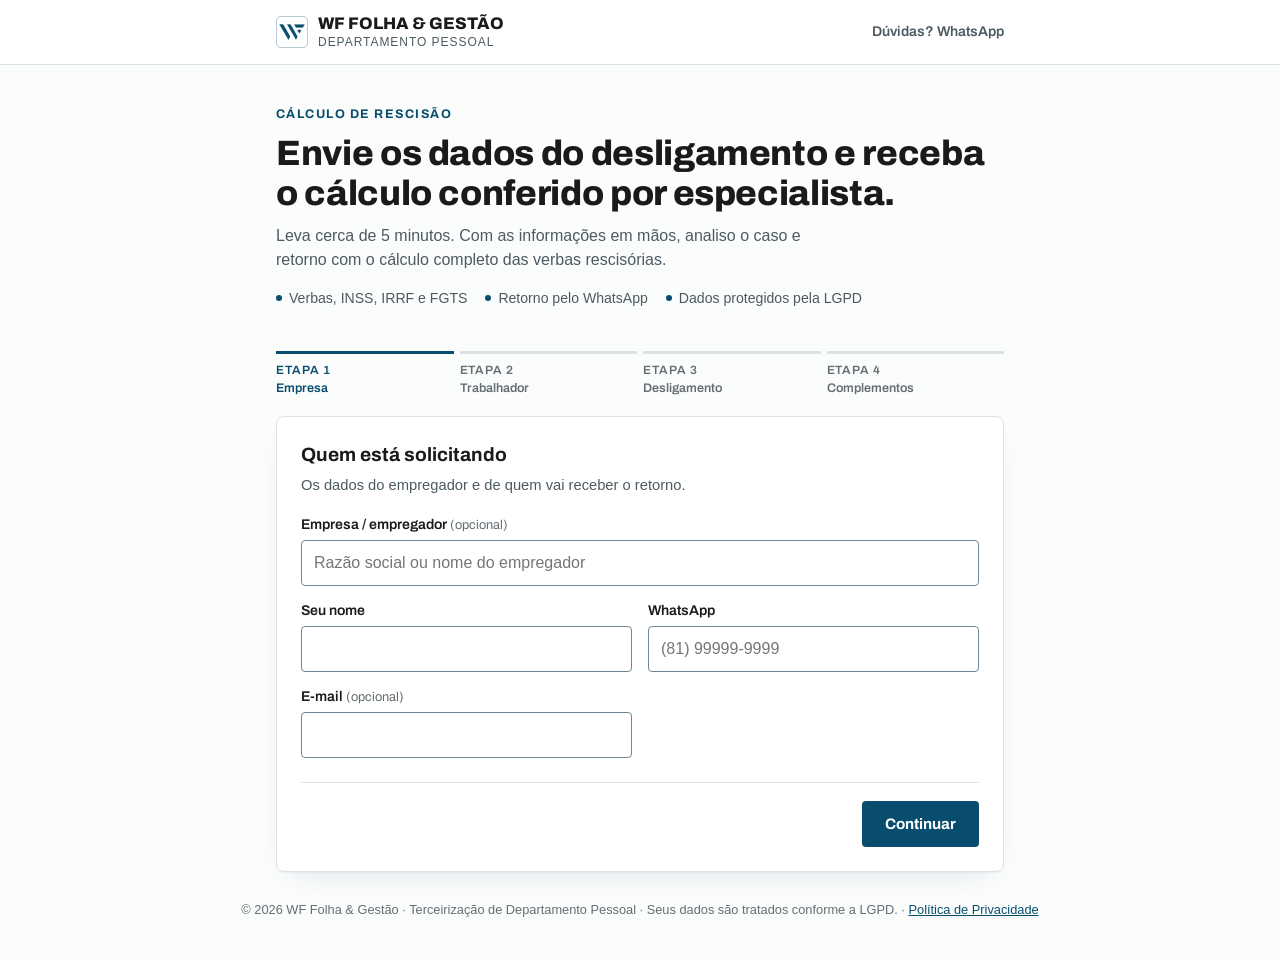
==== calculo-rescisao/index.html @ 494f9406 "LGPD: política publicada, consentimento específico e fim da coleta de terceiro L-1 — Política de Pri" ====
<!doctype html>
<html lang="pt-BR">
<head>
<meta charset="UTF-8">
<meta name="viewport" content="width=device-width, initial-scale=1, viewport-fit=cover">
<title>Cálculo de Rescisão | WF Folha &amp; Gestão</title>
<meta name="description" content="Envie os dados do desligamento e receba o cálculo da rescisão trabalhista conferido por especialista em Departamento Pessoal.">
<link rel="canonical" href="https://folhaegestao.com.br/calculo-rescisao/">
<meta property="og:type" content="website">
<meta property="og:locale" content="pt_BR">
<meta property="og:title" content="Cálculo de Rescisão | WF Folha &amp; Gestão">
<meta property="og:description" content="Envie os dados do desligamento e receba o cálculo da rescisão conferido por especialista em Departamento Pessoal.">
<meta property="og:url" content="https://folhaegestao.com.br/calculo-rescisao/">
<meta property="og:image" content="https://folhaegestao.com.br/og-image.png">
<meta property="og:image:width" content="1200">
<meta property="og:image:height" content="630">
<meta name="twitter:card" content="summary_large_image">
<meta name="robots" content="noindex">
<meta name="theme-color" content="#084D6E">
<link rel="icon" href="../favicon.ico" sizes="any">
<link rel="icon" type="image/png" href="../icon-512.png">
<link rel="apple-touch-icon" href="../apple-touch-icon.png">
<link rel="preconnect" href="https://fonts.googleapis.com">
<link rel="preconnect" href="https://fonts.gstatic.com" crossorigin>
<link rel="stylesheet" href="https://fonts.googleapis.com/css2?family=Archivo:wght@400;500;600;700;800&display=swap">
<style>
  :root{
    --bg:#FBFCFC; --bg-alt:#EEF1F3; --surface:#FFFFFF;
    --ink:#1A1A1A; --ink-soft:#4C5A61; --ink-faint:#646E73;
    --petrol:#084D6E; --petrol-tint:#E7EEF2; --steel:#94ADBB;
    --border:#DCE3E6;
    /* auditoria T-2: #C3CFD3 dava 1,59:1 sobre branco; a WCAG 1.4.11
       pede 3:1 para contorno de componente. #6E8795 dá 3,78:1. */
    --border-strong:#6E8795;
    --danger:#B42318; --danger-bg:#FEF3F2;
    --shadow:0 1px 2px rgba(8,77,110,0.06), 0 12px 28px -16px rgba(8,77,110,0.18);
    --radius-s:4px; --radius-m:8px;
    --font-display:'Archivo','Helvetica Neue',Helvetica,Arial,sans-serif;
    --font-body:'Helvetica Neue',Helvetica,Arial,-apple-system,BlinkMacSystemFont,sans-serif;
    --brand:#084D6E;
    --mark:url("[data-uri]");
  }
  @media (prefers-color-scheme: dark){
    :root:not([data-theme="light"]){
      --bg:#0E1417; --bg-alt:#141C20; --surface:#131B1F;
      --ink:#EDF0F1; --ink-soft:#AEBBC1; --ink-faint:#7E8C92;
      --petrol:#5FA0C4; --petrol-tint:#16262E;
      --border:#263136; --border-strong:#3A4A51;
      --danger:#F97066; --danger-bg:#2A1715;
      --shadow:0 1px 2px rgba(0,0,0,0.3), 0 16px 32px -18px rgba(0,0,0,0.6);
    }
  }
  :root[data-theme="dark"]{
    --bg:#0E1417; --bg-alt:#141C20; --surface:#131B1F;
    --ink:#EDF0F1; --ink-soft:#AEBBC1; --ink-faint:#7E8C92;
    --petrol:#5FA0C4; --petrol-tint:#16262E;
    --border:#263136; --border-strong:#3A4A51;
    --danger:#F97066; --danger-bg:#2A1715;
  }
  *{box-sizing:border-box;}
  html{-webkit-text-size-adjust:100%;}
  body{margin:0; background:var(--bg); color:var(--ink); font-family:var(--font-body); font-size:1rem; line-height:1.5;}
  a{color:var(--petrol);}
  .wrap{max-width:760px; margin:0 auto; padding:0 16px;}

  header{border-bottom:1px solid var(--border); background:var(--surface);}
  .nav{display:flex; align-items:center; justify-content:space-between; gap:12px; height:64px;}
  .brand-lockup{display:flex; align-items:center; gap:10px; color:inherit; text-decoration:none;}
  .brand-mark{flex:none; width:32px; height:32px; background-color:var(--petrol); -webkit-mask:var(--mark) center/contain no-repeat; mask:var(--mark) center/contain no-repeat;}
  .brand{display:flex; flex-direction:column; line-height:1.1;}
  .brand-name{font-family:var(--font-display); font-weight:800; font-size:1.05rem; text-transform:uppercase;}
  .brand-sub{font-size:0.75rem; letter-spacing:0.08em; text-transform:uppercase; color:var(--ink-soft); font-weight:500; margin-top:3px;}
  .nav-link{font-family:var(--font-display); font-weight:600; font-size:0.88rem; text-decoration:none; color:var(--ink-soft);}

  .intro{padding:36px 0 20px;}
  .eyebrow{font-family:var(--font-display); font-weight:700; font-size:0.78rem; letter-spacing:0.12em; text-transform:uppercase; color:var(--petrol);}
  h1{font-family:var(--font-display); font-weight:800; font-size:clamp(1.6rem,4.4vw,2.2rem); line-height:1.15; margin:8px 0 10px; letter-spacing:-0.01em;}
  .intro p{color:var(--ink-soft); margin:0; max-width:60ch;}
  .intro-points{display:flex; flex-wrap:wrap; gap:8px 18px; margin-top:16px; padding:0; list-style:none; font-size:0.88rem; color:var(--ink-soft);}
  .intro-points li{display:flex; align-items:center; gap:7px;}
  .intro-points li::before{content:""; width:6px; height:6px; border-radius:50%; background:var(--petrol);}

  .stepper{display:grid; grid-template-columns:repeat(4,1fr); gap:6px; margin:8px 0 18px; padding:0; list-style:none;}
  .stepper li{font-family:var(--font-display); font-size:0.78rem; font-weight:600; color:var(--ink-faint); border-top:3px solid var(--border); padding-top:7px;}
  .stepper li.done{color:var(--ink-soft); border-color:var(--steel);}
  .stepper li.current{color:var(--petrol); border-color:var(--petrol);}
  .stepper .n{display:block; font-size:0.75rem; letter-spacing:0.08em; text-transform:uppercase;}
  @media (max-width:520px){ .stepper .t{display:none;} .stepper li.current .t{display:inline;} }

  .card{background:var(--surface); border:1px solid var(--border); border-radius:var(--radius-m); box-shadow:var(--shadow); padding:24px;}
  @media (max-width:520px){ .card{padding:18px 16px;} }
  fieldset{border:0; margin:0; padding:0; min-width:0;}
  .step{display:none;}
  .step.active{display:block;}
  .step h2{font-family:var(--font-display); font-weight:700; font-size:1.2rem; margin:0 0 4px;}
  .step .lead{color:var(--ink-soft); font-size:0.92rem; margin:0 0 18px;}
  .group-title{font-family:var(--font-display); font-weight:700; font-size:0.8rem; letter-spacing:0.08em; text-transform:uppercase; color:var(--ink-soft); margin:22px 0 10px; padding-top:16px; border-top:1px solid var(--border);}

  .grid{display:grid; grid-template-columns:1fr 1fr; gap:14px 16px;}
  .grid-3{grid-template-columns:2fr 1fr 1fr;}
  .full{grid-column:1/-1;}
  @media (max-width:600px){ .grid, .grid-3{grid-template-columns:1fr;} }

  .field label, .field .label{display:block; font-family:var(--font-display); font-weight:600; font-size:0.88rem; margin-bottom:5px;}
  .opt{font-weight:400; color:var(--ink-faint); font-size:0.8rem;}
  .hint{display:block; font-size:0.8rem; color:var(--ink-faint); margin-top:4px;}
  input[type=text], input[type=email], input[type=tel], input[type=date], input[type=number], select, textarea{
    width:100%; font:inherit; font-size:1rem; color:var(--ink); background:var(--surface);
    border:1px solid var(--border-strong); border-radius:var(--radius-s); padding:10px 12px; min-height:44px;
  }
  textarea{min-height:90px; resize:vertical;}
  input:focus, select:focus, textarea:focus{outline:2px solid var(--petrol); outline-offset:1px; border-color:var(--petrol);}
  .money{position:relative;}
  .money span{position:absolute; left:12px; top:50%; transform:translateY(-50%); color:var(--ink-faint); font-size:0.92rem; pointer-events:none;}
  .money input{padding-left:38px;}
  .field.invalid input, .field.invalid select{border-color:var(--danger);}
  .err{display:none; color:var(--danger); font-size:0.8rem; margin-top:4px;}
  .field.invalid .err{display:block;}

  .choices{display:grid; gap:8px;}
  .choice{display:flex; gap:10px; align-items:flex-start; border:1px solid var(--border-strong); border-radius:var(--radius-s); padding:11px 12px; cursor:pointer; background:var(--surface);}
  .choice:hover{border-color:var(--petrol);}
  .choice input{margin:3px 0 0; accent-color:var(--petrol); width:18px; height:18px; flex:none;}
  .choice strong{display:block; font-family:var(--font-display); font-weight:600; font-size:0.92rem;}
  .choice small{display:block; color:var(--ink-faint); font-size:0.8rem;}
  .choice:has(input:checked){border-color:var(--petrol); background:var(--petrol-tint);}
  .field label.periodo{display:flex; margin-bottom:0; font-family:var(--font-body); font-weight:400;}
  .field label.choice, .field label.check{display:flex; margin-bottom:0; font-family:var(--font-body); font-weight:400; font-size:0.92rem;}
  .choices.two{grid-template-columns:1fr 1fr;}
  @media (max-width:600px){ .choices.two{grid-template-columns:1fr;} }
  .check{display:flex; gap:10px; align-items:flex-start; font-size:0.92rem; cursor:pointer;}
  .check input{margin:3px 0 0; accent-color:var(--petrol); width:18px; height:18px; flex:none;}
  /* auditoria L-2: dado sensível em bloco próprio, com autorização destacada.
     As cores são tokens para o bloco acompanhar o modo escuro — com valor fixo,
     o texto do tema escuro ficava quase ilegível sobre o creme. */
  :root{ --sens-borda:#8A6100; --sens-fundo:#FDF6E7; --sens-cartao:#FFFFFF; --sens-texto:#4C5A61; }
  @media (prefers-color-scheme: dark){
    :root:not([data-theme="light"]){
      --sens-borda:#C79A3A; --sens-fundo:#241D0E; --sens-cartao:#1B160B; --sens-texto:#D9CFB4;
    }
  }
  .bloco-sensivel{border:2px solid var(--sens-borda); background:var(--sens-fundo);
    border-radius:var(--radius-m); padding:16px 18px; margin-top:18px;}
  .bloco-sensivel .check span{color:var(--ink);}
  .aviso-sensivel{background:var(--sens-cartao); border-radius:var(--radius-s); padding:14px;
    font-size:0.82rem; color:var(--sens-texto); line-height:1.55; margin:0 0 14px;}
  .aviso-sensivel b{color:var(--ink);}
  .consent-destacado{background:var(--sens-cartao); border:2px solid var(--sens-borda);
    border-radius:var(--radius-s); padding:14px; margin-top:14px;}
  .consent-destacado .check span{color:var(--ink);}
  .politica-link{font-size:0.82rem; color:var(--ink-faint); line-height:1.55; margin-top:14px;}
  .politica-link a{padding-block:15px; display:inline-block;}
  .aviso-calculo{border:1px solid var(--border-strong); color:var(--ink); line-height:1.55;}
  .aviso-calculo strong{display:block; font-family:var(--font-display); font-size:0.92rem; margin-bottom:4px;}
  .ferias-lista{display:grid; gap:8px;}
  .periodo{display:flex; gap:10px; align-items:flex-start; border:1px solid var(--border-strong); border-radius:var(--radius-s); padding:10px 12px; cursor:pointer; background:var(--surface);}
  .periodo input{margin:3px 0 0; accent-color:var(--petrol); width:18px; height:18px; flex:none;}
  .periodo:has(input:checked){border-color:var(--petrol); background:var(--petrol-tint);}
  .periodo strong{display:block; font-family:var(--font-display); font-weight:600; font-size:0.92rem;}
  .periodo small{display:block; color:var(--ink-soft); font-size:0.8rem;}
  .tag{display:inline-block; font-family:var(--font-display); font-weight:700; font-size:0.75rem; letter-spacing:0.04em; text-transform:uppercase; border-radius:3px; padding:2px 6px; margin-top:4px;}
  .tag-dobro{background:var(--danger-bg); color:var(--danger);}
  .tag-prazo{background:var(--petrol-tint); color:var(--petrol);}
  .periodo-atual{font-size:0.84rem; color:var(--ink-soft); border:1px dashed var(--border-strong); border-radius:var(--radius-s); padding:9px 12px;}
  .hidden{display:none !important;}
  .note{background:var(--petrol-tint); border-radius:var(--radius-s); padding:10px 12px; font-size:0.86rem; color:var(--ink-soft);}

  .actions{display:flex; justify-content:space-between; align-items:center; gap:12px; margin-top:24px; padding-top:18px; border-top:1px solid var(--border);}
  .btn{display:inline-flex; align-items:center; justify-content:center; gap:8px; font-family:var(--font-display); font-weight:700; font-size:0.95rem; text-decoration:none; padding:12px 22px; border-radius:var(--radius-s); border:1px solid transparent; cursor:pointer; min-height:46px;}
  .btn-primary{background:var(--brand); color:#fff;}
  .btn-primary:hover{filter:brightness(1.1);}
  .btn-primary[disabled]{opacity:0.6; cursor:wait;}
  .btn-ghost{background:transparent; border-color:var(--border-strong); color:var(--ink);}
  .actions .spacer{flex:1;}
  .form-error{display:none; margin-top:14px; background:var(--danger-bg); color:var(--danger); border-radius:var(--radius-s); padding:10px 12px; font-size:0.9rem;}

  .success{text-align:center; padding:12px 4px;}
  .success .icon{width:56px; height:56px; border-radius:50%; background:var(--petrol-tint); color:var(--petrol); display:inline-flex; align-items:center; justify-content:center; margin-bottom:10px;}
  .success h2{font-family:var(--font-display); font-weight:800; font-size:1.4rem; margin:6px 0;}
  .success p{color:var(--ink-soft); max-width:46ch; margin:6px auto;}
  .protocolo{font-family:var(--font-display); font-weight:700; color:var(--ink);}

  .hp{position:absolute; left:-9999px; width:1px; height:1px; overflow:hidden;}
  footer{color:var(--ink-faint); font-size:0.8rem; padding:28px 16px 40px; text-align:center;}
</style>
</head>
<body>
<header>
  <div class="wrap nav">
    <a class="brand-lockup" href="../" aria-label="WF Folha &amp; Gestão — início">
      <span class="brand-mark" aria-hidden="true"></span>
      <span class="brand"><span class="brand-name">WF Folha &amp; Gestão</span><span class="brand-sub">Departamento Pessoal</span></span>
    </a>
    <a class="nav-link" href="https://wa.me/5581999955522?text=Ol%C3%A1%21%20Tenho%20d%C3%BAvidas%20sobre%20o%20c%C3%A1lculo%20de%20rescis%C3%A3o." target="_blank" rel="noopener">Dúvidas? WhatsApp</a>
  </div>
</header>

<main class="wrap">
  <section class="intro">
    <span class="eyebrow">Cálculo de rescisão</span>
    <h1>Envie os dados do desligamento e receba o cálculo conferido por especialista.</h1>
    <p>Leva cerca de 5 minutos. Com as informações em mãos, analiso o caso e retorno com o cálculo completo das verbas rescisórias.</p>
    <ul class="intro-points">
      <li>Verbas, INSS, IRRF e FGTS</li>
      <li>Retorno pelo WhatsApp</li>
      <li>Dados protegidos pela LGPD</li>
    </ul>
  </section>

  <ol class="stepper" id="stepper" aria-label="Etapas">
    <li class="current"><span class="n">Etapa 1</span><span class="t">Empresa</span></li>
    <li><span class="n">Etapa 2</span><span class="t">Trabalhador</span></li>
    <li><span class="n">Etapa 3</span><span class="t">Desligamento</span></li>
    <li><span class="n">Etapa 4</span><span class="t">Complementos</span></li>
  </ol>

  <form class="card" id="form" novalidate>
    <div class="hp" aria-hidden="true"><label>Não preencha <input type="text" name="website" tabindex="-1" autocomplete="off"></label></div>

    <!-- ETAPA 1 -->
    <fieldset class="step active" data-step="1">
      <h2>Quem está solicitando</h2>
      <p class="lead">Os dados do empregador e de quem vai receber o retorno.</p>
      <div class="grid">
        <div class="field full"><label for="empresaNome">Empresa / empregador <span class="opt">(opcional)</span></label>
          <input type="text" id="empresaNome" name="empresaNome" autocomplete="organization" placeholder="Razão social ou nome do empregador">
          <span class="err">Informe o nome da empresa ou do empregador.</span></div>
        
        <div class="field"><label for="solicitanteNome">Seu nome</label>
          <input type="text" id="solicitanteNome" name="solicitanteNome" required autocomplete="name">
          <span class="err">Informe seu nome.</span></div>
        <div class="field"><label for="solicitanteWhatsapp">WhatsApp</label>
          <input type="tel" id="solicitanteWhatsapp" name="solicitanteWhatsapp" required inputmode="tel" autocomplete="tel" data-mask="tel" placeholder="(81) 99999-9999">
          <span class="err">Informe um WhatsApp com DDD.</span></div>
        <div class="field"><label for="solicitanteEmail">E-mail <span class="opt">(opcional)</span></label>
          <input type="email" id="solicitanteEmail" name="solicitanteEmail" autocomplete="email">
          <span class="err">E-mail inválido.</span></div>
      </div>
      </fieldset>

    <!-- ETAPA 2 -->
    <fieldset class="step" data-step="2">
      <h2>Trabalhador e contrato</h2>
      <p class="lead">Use os valores do contracheque mais recente.</p>
      <div class="grid">
        
        
        
        <div class="field"><label for="cargo">Cargo / função</label>
          <input type="text" id="cargo" name="cargo" required>
          <span class="err">Informe o cargo.</span></div>
        <div class="field"><label for="admissao">Data de admissão</label>
          <input type="date" id="admissao" name="admissao" required>
          <span class="err">Informe a data de admissão.</span></div>
      </div>

      <div class="group-title">Tipo de contrato</div>
      <div class="choices" role="radiogroup">
        <label class="choice"><input type="radio" name="tipoContrato" value="indeterminado" checked><span><strong>Prazo indeterminado</strong><small>Contrato comum, sem data para terminar</small></span></label>
        <label class="choice"><input type="radio" name="tipoContrato" value="experiencia"><span><strong>Contrato de experiência</strong><small>Até 90 dias</small></span></label>
        <label class="choice"><input type="radio" name="tipoContrato" value="determinado"><span><strong>Prazo determinado</strong><small>Temporário, safra, obra certa etc.</small></span></label>
      </div>
      <div class="field" style="margin-top:12px"><label class="check"><input type="checkbox" name="domestico" value="sim"> <span>É <b>empregado doméstico</b> (eSocial doméstico)</span></label></div>
      <div class="field" id="boxTermino" style="margin-top:12px"><label for="dataTerminoPrevisto">Data prevista para o término do contrato</label>
        <input type="date" id="dataTerminoPrevisto" name="dataTerminoPrevisto">
        <span class="err">Informe a data prevista para o término.</span></div>

      <div class="group-title">Remuneração</div>
      <div class="grid">
        <div class="field"><label for="salario">Salário base mensal</label>
          <div class="money"><span>R$</span><input type="text" id="salario" name="salario" required inputmode="decimal" data-mask="money" placeholder="0,00"></div>
          <span class="err">Informe o salário.</span></div>
        <div class="field"><label for="insalubridadeGrau">Adicional de insalubridade</label>
          <select id="insalubridadeGrau" name="insalubridadeGrau">
            <option value="0">Não recebe</option><option value="10">Grau mínimo (10%)</option><option value="20">Grau médio (20%)</option><option value="40">Grau máximo (40%)</option>
          </select></div>
        <div class="field full"><label class="check"><input type="checkbox" name="periculosidade" value="sim"> <span>Recebe <b>adicional de periculosidade</b> (30%)</span></label></div>
        <div class="field full"><label class="check"><input type="checkbox" name="jornadaParcial" value="sim"> <span>Trabalha em <b>jornada reduzida</b> (salário proporcional às horas)</span></label></div>
      </div>
      <p class="note" style="margin-top:14px">Recebe horas extras, adicional noturno ou comissões? Informe a <b>média mensal dos últimos 12 meses</b> (ou do período, se tiver menos de 1 ano). Deixe em branco o que não se aplica.</p>
      <div class="grid" style="margin-top:12px">
        <div class="field"><label for="mediaHorasExtras">Horas extras (média em R$) <span class="opt">(opcional)</span></label>
          <div class="money"><span>R$</span><input type="text" id="mediaHorasExtras" name="mediaHorasExtras" inputmode="decimal" data-mask="money" placeholder="0,00"></div></div>
        <div class="field"><label for="mediaAdicionalNoturno">Adicional noturno (média em R$) <span class="opt">(opcional)</span></label>
          <div class="money"><span>R$</span><input type="text" id="mediaAdicionalNoturno" name="mediaAdicionalNoturno" inputmode="decimal" data-mask="money" placeholder="0,00"></div></div>
        <div class="field"><label for="mediaComissoes">Comissões (média em R$) <span class="opt">(opcional)</span></label>
          <div class="money"><span>R$</span><input type="text" id="mediaComissoes" name="mediaComissoes" inputmode="decimal" data-mask="money" placeholder="0,00"></div></div>
        <div class="field"><label for="mediaOutras">Outras variáveis (média em R$) <span class="opt">(opcional)</span></label>
          <div class="money"><span>R$</span><input type="text" id="mediaOutras" name="mediaOutras" inputmode="decimal" data-mask="money" placeholder="0,00"></div></div>
      </div>
    </fieldset>

    <!-- ETAPA 3 -->
    <fieldset class="step" data-step="3">
      <h2>Desligamento</h2>
      <p class="lead">Como e quando o contrato está terminando.</p>
      <div class="field"><span class="label">Motivo do desligamento</span>
        <div class="choices" id="motivos" role="radiogroup">
          <label class="choice" data-prazo="nao"><input type="radio" name="motivo" value="sem_justa_causa"><span><strong>Dispensa sem justa causa</strong><small>A empresa decidiu desligar</small></span></label>
          <label class="choice" data-prazo="nao"><input type="radio" name="motivo" value="pedido_demissao"><span><strong>Pedido de demissão</strong><small>O trabalhador pediu para sair</small></span></label>
          <label class="choice" data-prazo="nao"><input type="radio" name="motivo" value="acordo"><span><strong>Acordo entre as partes</strong><small>Art. 484-A da CLT (demissão consensual)</small></span></label>
          <label class="choice" data-prazo="ambos"><input type="radio" name="motivo" value="justa_causa"><span><strong>Dispensa por justa causa</strong><small>Falta grave do trabalhador (art. 482 CLT)</small></span></label>
          <label class="choice" data-prazo="sim"><input type="radio" name="motivo" value="termino_prazo"><span><strong>Término do contrato no prazo</strong><small>O contrato de experiência/prazo chegou ao fim</small></span></label>
          <label class="choice" data-prazo="sim"><input type="radio" name="motivo" value="antecipada_empregador"><span><strong>Encerramento antecipado pela empresa</strong><small>Antes da data prevista, por decisão da empresa</small></span></label>
          <label class="choice" data-prazo="sim"><input type="radio" name="motivo" value="antecipada_empregado"><span><strong>Encerramento antecipado pelo trabalhador</strong><small>Antes da data prevista, por decisão do trabalhador</small></span></label>
        </div>
        <span class="err">Escolha o motivo do desligamento.</span>
      </div>

      <div class="grid" style="margin-top:16px">
        <div class="field"><label for="dataDesligamento">Último dia de trabalho</label>
          <input type="date" id="dataDesligamento" name="dataDesligamento" required>
          <span class="hint">Se o aviso for trabalhado, é o último dia do aviso.</span>
          <span class="err">Informe uma data posterior à admissão.</span></div>
      </div>

      <div class="field" id="boxAviso" style="margin-top:16px"><span class="label">Aviso prévio</span>
        <div class="choices two" id="avisoOpcoes" role="radiogroup">
          <label class="choice" data-para="sem_justa_causa acordo"><input type="radio" name="aviso" value="indenizado"><span><strong>Indenizado</strong><small>Saiu sem cumprir o aviso; a empresa paga</small></span></label>
          <label class="choice" data-para="sem_justa_causa acordo pedido_demissao"><input type="radio" name="aviso" value="trabalhado"><span><strong>Trabalhado</strong><small>Cumpriu o aviso trabalhando</small></span></label>
          <label class="choice" data-para="pedido_demissao"><input type="radio" name="aviso" value="dispensado"><span><strong>Dispensado pela empresa</strong><small>A empresa liberou de cumprir</small></span></label>
          <label class="choice" data-para="pedido_demissao"><input type="radio" name="aviso" value="nao_cumprido"><span><strong>Não cumprido</strong><small>Saiu sem cumprir e sem liberação</small></span></label>
        </div>
        <span class="err">Escolha a situação do aviso prévio.</span>
      </div>
      <div class="field hidden" id="boxDataAviso" style="margin-top:12px"><label for="dataAviso">Data em que o aviso foi dado</label>
        <input type="date" id="dataAviso" name="dataAviso">
        <span class="err">Informe a data do aviso.</span></div>
    </fieldset>

    <!-- ETAPA 4 -->
    <fieldset class="step" data-step="4">
      <h2>Complementos</h2>
      <p class="lead">Quanto mais completo, mais preciso fica o cálculo. Se não souber algum item, deixe em branco.</p>
      <div class="grid">
        <div class="field full"><span class="label">Férias vencidas não tiradas</span>
          <span class="hint" style="margin:0 0 8px">Pela admissão e pelo último dia de trabalho, estes são os períodos aquisitivos completos. Marque apenas os que o trabalhador <b>não</b> tirou.</span>
          <div class="ferias-lista" id="feriasLista"></div>
          <input type="hidden" id="periodosFeriasVencidas" name="periodosFeriasVencidas" value="0">
        </div>
        <div class="field"><label for="faltasPeriodoAtual">Faltas sem justificativa <span class="opt">(último ano)</span></label>
          <input type="number" id="faltasPeriodoAtual" name="faltasPeriodoAtual" min="0" max="365" inputmode="numeric" placeholder="0"></div>
        <div class="field"><label for="dependentes">Dependentes para Imposto de Renda</label>
          <input type="number" id="dependentes" name="dependentes" min="0" max="20" inputmode="numeric" placeholder="0"></div>
        <div class="field"><label for="saldoFgts">Saldo do FGTS <span class="opt">(opcional)</span></label>
          <div class="money"><span>R$</span><input type="text" id="saldoFgts" name="saldoFgts" inputmode="decimal" data-mask="money" placeholder="0,00"></div>
          <span class="hint">Pelo extrato do FGTS, para a multa ficar exata.</span></div>
      </div>

      <div class="group-title">Descontos já previstos</div>
      <div class="grid">
        <div class="field"><label for="adiantamentoSalarial">Adiantamento salarial (vale) <span class="opt">(opcional)</span></label>
          <div class="money"><span>R$</span><input type="text" id="adiantamentoSalarial" name="adiantamentoSalarial" inputmode="decimal" data-mask="money" placeholder="0,00"></div></div>
        <div class="field"><label for="adiantamento13">1ª parcela do 13º já paga <span class="opt">(opcional)</span></label>
          <div class="money"><span>R$</span><input type="text" id="adiantamento13" name="adiantamento13" inputmode="decimal" data-mask="money" placeholder="0,00"></div></div>
        <div class="field"><label for="outrosDescontos">Outros descontos <span class="opt">(opcional)</span></label>
          <div class="money"><span>R$</span><input type="text" id="outrosDescontos" name="outrosDescontos" inputmode="decimal" data-mask="money" placeholder="0,00"></div></div>
        <div class="field"><label for="outrosDescontosDescricao">Quais? <span class="opt">(opcional)</span></label>
          <input type="text" id="outrosDescontosDescricao" name="outrosDescontosDescricao" placeholder="Ex.: empréstimo consignado, vale-transporte"></div>
      </div>

      <div class="bloco-sensivel">
        <div class="group-title" style="margin-top:0">Situações especiais <span class="opt" style="text-transform:none;letter-spacing:0">(opcional)</span></div>
        <p class="aviso-sensivel">
          <b>Por que este bloco é separado.</b> As informações abaixo são <b>dados pessoais
          sensíveis</b> pela LGPD, porque tratam de saúde e de filiação sindical (art. 5º, II).
          Por isso são opcionais, têm autorização própria e são usadas apenas neste cálculo.
          <b>Você pode deixar tudo em branco</b> &mdash; nesse caso o cálculo sai sem elas,
          marcado como estimativa a conferir.
        </p>
      <div class="choices">
        <label class="check"><input type="checkbox" name="gestante" value="sim"> <span>Trabalhadora gestante ou em licença-maternidade</span></label>
        <label class="check"><input type="checkbox" name="afastadoAcidente" value="sim"> <span>Afastada(o) pelo INSS por acidente/doença do trabalho nos últimos 12 meses</span></label>
        <label class="check"><input type="checkbox" name="estabilidadeOutra" value="sim"> <span>Membro da CIPA, dirigente sindical ou outra estabilidade</span></label>
        <label class="check"><input type="checkbox" name="convencaoColetiva" value="sim"> <span>A categoria tem convenção coletiva com regras de rescisão</span></label>
      </div>
        <div class="field consent-destacado">
          <label class="check"><input type="checkbox" id="lgpdSensivel" name="lgpdSensivel" value="sim">
          <span><b>Autorizo especificamente</b> o uso das informações de saúde e de categoria
          sindical marcadas neste bloco, apenas para elaborar este cálculo. Sei que posso não
          informá-las e ainda assim receber o cálculo.</span></label>
          <span class="err">Você marcou algo neste bloco. Autorize aqui ou desmarque os itens.</span>
        </div>
      </div>

      <div class="field" style="margin-top:16px"><label for="observacoes">Observações <span class="opt">(opcional)</span></label>
        <textarea id="observacoes" name="observacoes" placeholder="Algo que eu deva considerar no cálculo: verbas em aberto, acordos já feitos, parcelas combinadas."></textarea></div>

      <div class="note aviso-calculo" style="margin-top:20px">
        <strong>Importante sobre o cálculo</strong>
        O cálculo é feito <b>exclusivamente com base nas informações enviadas neste formulário</b>. Dados incompletos ou diferentes dos documentos (contracheques, ponto, extrato do FGTS, convenção coletiva) podem alterar os valores. Por isso, o resultado é uma <b>estimativa</b>, que será conferida com a documentação antes de qualquer pagamento ou homologação.
      </div>
      <div class="field" style="margin-top:14px"><label class="check"><input type="checkbox" id="declaracao" name="declaracao" value="sim" required> <span>Declaro que as informações prestadas são verdadeiras e estou ciente de que o cálculo será elaborado com base nelas.</span></label>
        <span class="err">É preciso confirmar a declaração para enviar.</span></div>

      <div class="field" style="margin-top:12px"><label class="check"><input type="checkbox" id="lgpd" name="lgpd" value="sim" required> <span>Autorizo o uso destes dados exclusivamente para a elaboração do cálculo e o contato sobre este serviço, conforme a LGPD (Lei 13.709/2018).</span></label>
        <span class="err">É preciso autorizar o uso dos dados para enviar.</span></div>
      <p class="politica-link">Retorno em até 1 dia útil. Seus dados não são usados para outra finalidade. <a href="/privacidade/">Política de Privacidade</a> &middot; <a href="/privacidade/#conteudo">Seus direitos (art. 18)</a></p>
    </fieldset>

    <div class="actions" id="actions">
      <button type="button" class="btn btn-ghost hidden" id="btnVoltar">Voltar</button>
      <span class="spacer"></span>
      <button type="button" class="btn btn-primary" id="btnAvancar">Continuar</button>
      <button type="submit" class="btn btn-primary hidden" id="btnEnviar">Enviar para cálculo</button>
    </div>
    <div class="form-error" id="formError" role="alert"></div>

    <div class="success hidden" id="success" tabindex="-1">
      <div class="icon" aria-hidden="true"><svg width="28" height="28" viewBox="0 0 24 24" fill="none" stroke="currentColor" stroke-width="2.4" stroke-linecap="round" stroke-linejoin="round"><path d="M5 12.5l4.5 4.5L19 7.5"/></svg></div>
      <h2>Recebemos seus dados</h2>
      <p>Vou analisar as informações e entro em contato pelo WhatsApp informado com o cálculo e os próximos passos.</p>
      <p class="note aviso-calculo" style="text-align:left;max-width:52ch;margin:16px auto">Lembrando: o cálculo é elaborado com base nas informações que você enviou. Se algum dado mudar ou estiver diferente dos documentos, os valores podem ser ajustados na conferência final.</p>
      <p>Protocolo: <span class="protocolo" id="protocolo">—</span></p>
      <p style="margin-top:18px"><a class="btn btn-ghost" href="../">Voltar ao site</a></p>
    </div>
  </form>
</main>

<footer>© <span id="year"></span> WF Folha &amp; Gestão · Terceirização de Departamento Pessoal · Seus dados são tratados conforme a LGPD. · <a href="/privacidade/">Política de Privacidade</a></footer>

<script>
(function(){
  // URL do App da Web do Google Apps Script (Implantar → App da Web)
  var ENDPOINT = 'https://script.google.com/macros/s/AKfycbw1_9Pu1NYyqe5U8DXfUY-EWIp74a3WHCYW0dN6nZmC20pTyPvEky36CuVqFy_s-v63mQ/exec';

  var form = document.getElementById('form');
  var steps = Array.prototype.slice.call(form.querySelectorAll('.step'));
  var stepperItems = document.querySelectorAll('#stepper li');
  var btnVoltar = document.getElementById('btnVoltar');
  var btnAvancar = document.getElementById('btnAvancar');
  var btnEnviar = document.getElementById('btnEnviar');
  var formError = document.getElementById('formError');
  var atual = 0;
  document.getElementById('year').textContent = new Date().getFullYear();

  // UFs
  /* O select de UF saiu junto com o endereço do empregador, que não entra no
     cálculo (auditoria L-5). O preenchimento fica condicionado para o caso de
     o campo voltar no futuro. */
  var selUF = document.getElementById('empresaUF');
  if (selUF) {
    'AC AL AP AM BA CE DF ES GO MA MT MS MG PA PB PR PE PI RJ RN RS RO RR SC SP SE TO'
      .split(' ').forEach(function(u){
        var o = document.createElement('option'); o.value = u; o.textContent = u; selUF.appendChild(o);
      });
  }

  // Máscaras
  function digits(s){ return (s || '').replace(/\D/g, ''); }
  var masks = {
    doc: function(v){ var d = digits(v).slice(0,14);
      if (d.length <= 11) return d.replace(/(\d{3})(\d)/,'$1.$2').replace(/(\d{3})(\d)/,'$1.$2').replace(/(\d{3})(\d{1,2})$/,'$1-$2');
      return d.replace(/^(\d{2})(\d)/,'$1.$2').replace(/^(\d{2})\.(\d{3})(\d)/,'$1.$2.$3').replace(/\.(\d{3})(\d)/,'.$1/$2').replace(/(\d{4})(\d)/,'$1-$2'); },
    cpf: function(v){ var d = digits(v).slice(0,11); return d.replace(/(\d{3})(\d)/,'$1.$2').replace(/(\d{3})(\d)/,'$1.$2').replace(/(\d{3})(\d{1,2})$/,'$1-$2'); },
    tel: function(v){ var d = digits(v).slice(0,11);
      if (d.length <= 2) return d.length ? '(' + d : '';
      if (d.length <= 6) return '(' + d.slice(0,2) + ') ' + d.slice(2);
      if (d.length <= 10) return '(' + d.slice(0,2) + ') ' + d.slice(2,6) + '-' + d.slice(6);
      return '(' + d.slice(0,2) + ') ' + d.slice(2,7) + '-' + d.slice(7); },
    cep: function(v){ var d = digits(v).slice(0,8); return d.replace(/(\d{5})(\d)/,'$1-$2'); },
    money: function(v){ var d = digits(v).replace(/^0+/, '').slice(0,11); if (!d) return '';
      while (d.length < 3) d = '0' + d;
      var inteiro = d.slice(0,-2).replace(/\B(?=(\d{3})+(?!\d))/g,'.'); return inteiro + ',' + d.slice(-2); }
  };
  form.querySelectorAll('[data-mask]').forEach(function(el){
    el.addEventListener('input', function(){ el.value = masks[el.dataset.mask](el.value); });
  });

  function val(name){ var el = form.elements[name]; if (!el) return ''; if (el.length && !el.tagName) { for (var i=0;i<el.length;i++) if (el[i].checked) return el[i].value; return ''; } return el.type === 'checkbox' ? (el.checked ? el.value : '') : el.value.trim(); }
  function moneyNum(s){ return parseFloat(String(s || '').replace(/\./g,'').replace(',','.')) || 0; }

  // Regras condicionais
  function ehPrazo(){ var t = val('tipoContrato'); return t === 'experiencia' || t === 'determinado'; }
  function atualizarCondicionais(){
    var prazo = ehPrazo();
    var motivo = val('motivo');
    document.getElementById('boxTermino').classList.toggle('hidden', !prazo);
    // motivos conforme tipo de contrato
    form.querySelectorAll('#motivos .choice').forEach(function(c){
      // contrato a prazo: término, antecipadas e justa causa; prazo indeterminado: os demais
      var p = c.dataset.prazo;
      var show = p === 'ambos' || (prazo ? p === 'sim' : p === 'nao');
      c.classList.toggle('hidden', !show);
      if (!show && c.querySelector('input').checked) c.querySelector('input').checked = false;
    });
    motivo = val('motivo');
    // aviso
    var temAviso = ['sem_justa_causa','acordo','pedido_demissao'].indexOf(motivo) >= 0;
    document.getElementById('boxAviso').classList.toggle('hidden', !temAviso);
    form.querySelectorAll('#avisoOpcoes .choice').forEach(function(c){
      var show = (c.dataset.para || '').split(' ').indexOf(motivo) >= 0;
      c.classList.toggle('hidden', !show);
      if (!show && c.querySelector('input').checked) c.querySelector('input').checked = false;
    });
    var trabalhado = temAviso && val('aviso') === 'trabalhado' && motivo !== 'pedido_demissao';
    document.getElementById('boxDataAviso').classList.toggle('hidden', !trabalhado);
  }
  form.addEventListener('change', atualizarCondicionais);
  atualizarCondicionais();

  // Férias: períodos aquisitivos a partir da admissão e do desligamento
  function pd(sv){ if(!sv) return null; var p = sv.split('-').map(Number); return new Date(Date.UTC(p[0], p[1]-1, p[2])); }
  function addM(dt, n){ var y = dt.getUTCFullYear(), m = dt.getUTCMonth() + n, dd = dt.getUTCDate(); var ult = new Date(Date.UTC(y, m+1, 0)).getUTCDate(); return new Date(Date.UTC(y, m, Math.min(dd, ult))); }
  function addD(dt, n){ return new Date(dt.getTime() + n*864e5); }
  function br(dt){ return ('0'+dt.getUTCDate()).slice(-2) + '/' + ('0'+(dt.getUTCMonth()+1)).slice(-2) + '/' + dt.getUTCFullYear(); }
  var marcadosFerias = {};
  function montarFerias(){
    var box = document.getElementById('feriasLista');
    box.querySelectorAll('input:checked').forEach(function(i){ marcadosFerias[i.dataset.chave] = true; });
    box.querySelectorAll('input:not(:checked)').forEach(function(i){ delete marcadosFerias[i.dataset.chave]; });
    var adm = pd(val('admissao')), fim = pd(val('dataDesligamento'));
    box.innerHTML = '';
    if (!adm || !fim || fim < adm) { box.innerHTML = '<div class="periodo-atual">Informe a admissão e o último dia de trabalho para listar os períodos.</div>'; return; }
    var k = 0; while (addM(adm, 12*(k+1)) <= fim) k++;
    var inicioAtual = addM(adm, 12*k);
    var html = '';
    var maxListar = Math.min(k, 5);
    for (var j = 1; j <= maxListar; j++) {
      var ini = addM(inicioAtual, -12*j), fimP = addD(addM(inicioAtual, -12*(j-1)), -1), conc = addD(addM(ini, 24), -1);
      var chave = ini.toISOString().slice(0,10);
      var dobro = fim > conc;
      html += '<label class="periodo"><input type="checkbox" class="chk-periodo" value="' + j + '" data-chave="' + chave + '"' + (marcadosFerias[chave] ? ' checked' : '') + '>' +
        '<span><strong>Período aquisitivo ' + br(ini) + ' a ' + br(fimP) + '</strong>' +
        '<small>Prazo para conceder (período concessivo): até ' + br(conc) + '</small>' +
        (dobro ? '<span class="tag tag-dobro">Prazo vencido — pagamento em dobro</span>' : '<span class="tag tag-prazo">Dentro do prazo de concessão</span>') +
        '</span></label>';
    }
    if (!k) html += '<div class="periodo-atual">Ainda não há período aquisitivo completo.</div>';
    html += '<div class="periodo-atual">Período em andamento: ' + br(inicioAtual) + ' a ' + br(fim) + ' — as férias proporcionais são calculadas automaticamente.</div>';
    box.innerHTML = html;
  }
  document.getElementById('admissao').addEventListener('change', montarFerias);
  document.getElementById('dataDesligamento').addEventListener('change', montarFerias);
  montarFerias();

  // Validação por etapa
  function setInvalid(el, bad){ var f = el.closest('.field'); if (f) f.classList.toggle('invalid', !!bad); return !bad; }
  function cpfValido(c){ c = digits(c); if (c.length !== 11 || /^(\d)\1+$/.test(c)) return false;
    for (var t=9;t<11;t++){ var s=0; for (var i=0;i<t;i++) s += +c[i]*(t+1-i); if (((s*10)%11)%10 !== +c[t]) return false; } return true; }
  function cnpjValido(c){ c = digits(c); if (c.length !== 14 || /^(\d)\1+$/.test(c)) return false;
    var calc = function(n){ var s=0, p=n-7; for (var i=0;i<n;i++){ s += +c[i]*p--; if (p<2) p=9; } var r = s%11; return r<2?0:11-r; };
    return calc(12) === +c[12] && calc(13) === +c[13]; }

  function validar(i){
    var ok = true; var el;
    function req(name, cond){ var e = form.elements[name]; var good = cond !== undefined ? cond : !!val(name); if (!setInvalid(e.length && !e.tagName ? e[0] : e, !good)) { ok = false; el = el || (e.length && !e.tagName ? e[0] : e); } }
    if (i === 0){
      req('solicitanteNome');
      req('solicitanteWhatsapp', digits(val('solicitanteWhatsapp')).length >= 10);
      var em = val('solicitanteEmail'); req('solicitanteEmail', !em || /^[^\s@]+@[^\s@]+\.[^\s@]+$/.test(em));
    }
    if (i === 1){
      req('cargo'); req('admissao');
      req('salario', moneyNum(val('salario')) > 0);
      if (ehPrazo()) req('dataTerminoPrevisto', !!val('dataTerminoPrevisto') && val('dataTerminoPrevisto') > val('admissao'));
      else setInvalid(form.elements.dataTerminoPrevisto, false);
    }
    if (i === 2){
      var m = val('motivo'); var motivoEl = document.getElementById('motivos');
      motivoEl.closest('.field').classList.toggle('invalid', !m); if (!m) { ok = false; el = el || motivoEl.querySelector('input'); }
      req('dataDesligamento', !!val('dataDesligamento') && val('dataDesligamento') >= val('admissao'));
      if (['sem_justa_causa','acordo','pedido_demissao'].indexOf(m) >= 0){
        var a = val('aviso'); var box = document.getElementById('boxAviso');
        box.classList.toggle('invalid', !a); if (!a) { ok = false; el = el || box.querySelector('input'); }
        if (a === 'trabalhado' && m !== 'pedido_demissao') req('dataAviso', !!val('dataAviso') && val('dataAviso') <= val('dataDesligamento'));
      }
    }
    if (i === 3){
      req('declaracao', form.elements.declaracao.checked); req('lgpd', form.elements.lgpd.checked);
      /* auditoria L-2: a LGPD art. 11, I exige consentimento específico e destacado para
         dado de saúde e de filiação sindical. Se o bloco opcional foi marcado, a
         autorização própria deixa de ser opcional. */
      var sensiveis = ['gestante','afastadoAcidente','estabilidadeOutra','convencaoColetiva'];
      var marcou = sensiveis.some(function(n){ var e = form.elements[n]; return e && e.checked; });
      req('lgpdSensivel', !marcou || form.elements.lgpdSensivel.checked);
    }
    if (!ok && el) el.focus({preventScroll:false});
    return ok;
  }

  function mostrar(i){
    steps.forEach(function(s, k){ s.classList.toggle('active', k === i); });
    stepperItems.forEach(function(li, k){ li.classList.toggle('current', k === i); li.classList.toggle('done', k < i); });
    btnVoltar.classList.toggle('hidden', i === 0);
    btnAvancar.classList.toggle('hidden', i === steps.length - 1);
    btnEnviar.classList.toggle('hidden', i !== steps.length - 1);
    formError.style.display = 'none';
    atual = i;
    if (i === 3) montarFerias();
    document.getElementById('stepper').scrollIntoView({behavior:'smooth', block:'start'});
  }
  btnAvancar.addEventListener('click', function(){ if (validar(atual)) mostrar(atual + 1); });
  btnVoltar.addEventListener('click', function(){ mostrar(atual - 1); });
  form.addEventListener('input', function(e){ var f = e.target.closest('.field'); if (f) f.classList.remove('invalid'); });

  form.addEventListener('submit', function(e){
    e.preventDefault();
    for (var i = 0; i < steps.length; i++) { if (!validar(i)) { mostrar(i); validar(i); return; } }
    var dados = {};
    Array.prototype.forEach.call(form.elements, function(el){
      if (!el.name || el.classList.contains('chk-periodo')) return;
      if (el.type === 'radio') { if (el.checked) dados[el.name] = el.value; return; }
      if (el.type === 'checkbox') { dados[el.name] = el.checked; return; }
      dados[el.name] = el.value.trim();
    });
    if (!ehPrazo()) dados.dataTerminoPrevisto = '';
    dados.periodosVencidosLista = Array.prototype.map.call(form.querySelectorAll('.chk-periodo:checked'), function(c){ return Number(c.value); });
    dados.periodosFeriasVencidas = String(dados.periodosVencidosLista.length);
    dados.origem = location.href;
    btnEnviar.disabled = true; btnEnviar.textContent = 'Enviando…';
    fetch(ENDPOINT, { method: 'POST', headers: { 'Content-Type': 'text/plain;charset=utf-8' }, body: JSON.stringify(dados) })
      .then(function(r){ return r.json(); })
      .then(function(r){
        if (!r || !r.ok) throw new Error((r && r.erro) || 'Falha no envio');
        document.getElementById('protocolo').textContent = r.protocolo || '—';
        steps.forEach(function(s){ s.classList.remove('active'); });
        document.getElementById('actions').classList.add('hidden');
        document.getElementById('stepper').classList.add('hidden');
        var ok = document.getElementById('success'); ok.classList.remove('hidden'); ok.focus();
        window.scrollTo({top:0, behavior:'smooth'});
      })
      .catch(function(){
        formError.innerHTML = 'Não foi possível enviar agora. Tente de novo em instantes ou <a href="https://wa.me/5581999955522?text=Ol%C3%A1%21%20Tentei%20enviar%20o%20formul%C3%A1rio%20de%20c%C3%A1lculo%20de%20rescis%C3%A3o." target="_blank" rel="noopener">fale comigo pelo WhatsApp</a>.';
        formError.style.display = 'block';
        btnEnviar.disabled = false; btnEnviar.textContent = 'Enviar para cálculo';
      });
  });
})();
</script>
</body>
</html>
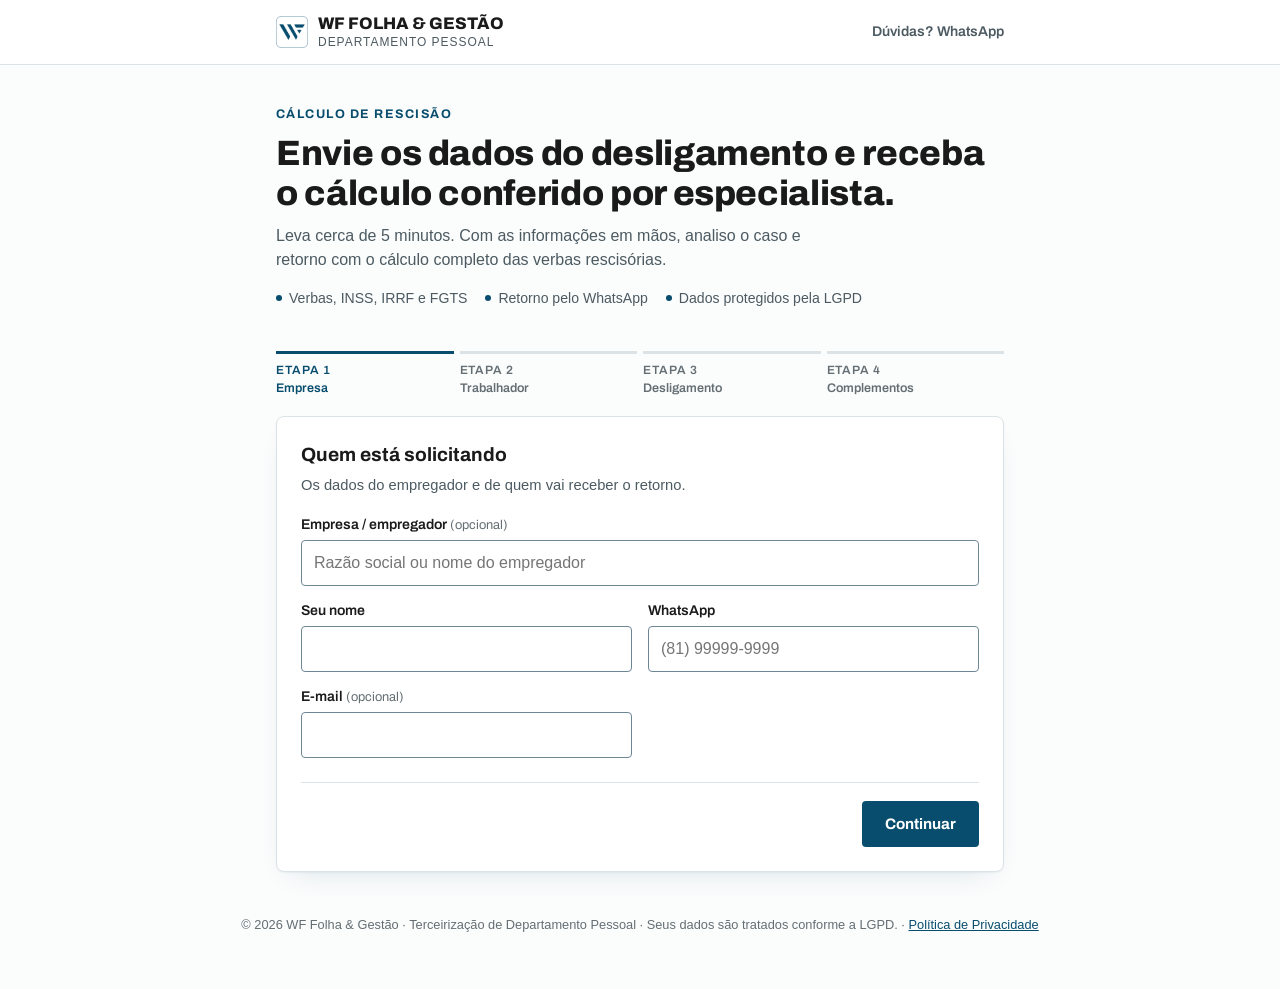
==== commit 949e29ba: "Questionário no domínio próprio e alvos de toque de 44px Item j — o questionário abria uma URL do Go" ====
--- a/calculo-rescisao/index.html
+++ b/calculo-rescisao/index.html
@@ -182,9 +182,21 @@
 
   .hp{position:absolute; left:-9999px; width:1px; height:1px; overflow:hidden;}
   footer{color:var(--ink-faint); font-size:0.8rem; padding:28px 16px 40px; text-align:center;}
+  /* auditoria A-6: link de pulo para quem navega por teclado */
+  .pular-conteudo{position:absolute; left:16px; top:-100px; z-index:200; background:var(--petrol);
+    color:#fff; font-weight:700; padding:12px 20px; border-radius:var(--radius-m);
+    text-decoration:none; transition:top 180ms ease-out;}
+  .pular-conteudo:focus{top:16px;}
+  /* auditoria: alvo de toque mínimo de 44px (WCAG 2.5.8). Em link embutido o
+     padding vertical aumenta a área clicável sem mexer no texto. */
+  header a.nav-link, header nav a, header .links a, header .wrap.nav > a{min-height:44px; display:inline-flex; align-items:center;}
+  footer a{padding-block:15px; display:inline-block;}
+  .zap-flutuante, a.whats, a[href*="wa.me"].btn{min-height:44px;}
 </style>
 </head>
 <body>
+<a class="pular-conteudo" href="#conteudo">Pular para o conteúdo</a>
+
 <header>
   <div class="wrap nav">
     <a class="brand-lockup" href="../" aria-label="WF Folha &amp; Gestão — início">
@@ -195,7 +207,7 @@
   </div>
 </header>
 
-<main class="wrap">
+<main id="conteudo" class="wrap">
   <section class="intro">
     <span class="eyebrow">Cálculo de rescisão</span>
     <h1>Envie os dados do desligamento e receba o cálculo conferido por especialista.</h1>
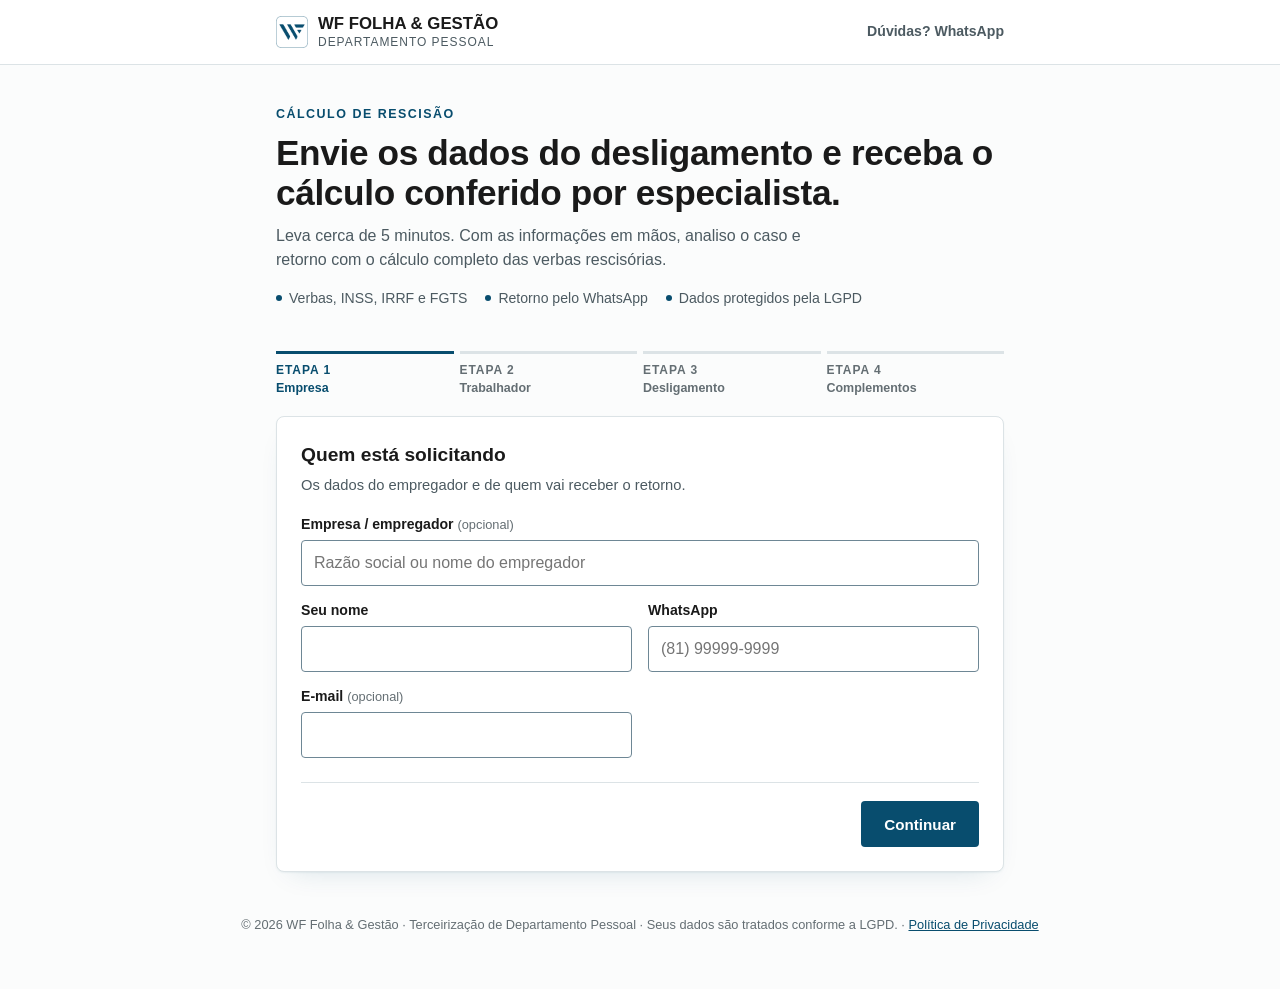
==== commit 55773e90: "CEP de Maragogi e política de segurança pelo HTML CEP 57955-000, o geral de Maragogi/AL, conferido n" ====
--- a/calculo-rescisao/index.html
+++ b/calculo-rescisao/index.html
@@ -2,6 +2,11 @@
 <html lang="pt-BR">
 <head>
 <meta charset="UTF-8">
+<!-- Segurança: o GitHub Pages não permite definir cabeçalhos de resposta, então
+     o que dá para fazer pelo HTML é definido aqui. Ficam de fora HSTS e
+     X-Content-Type-Options, que só existem como cabeçalho (achado SEC-1). -->
+<meta http-equiv="Content-Security-Policy" content="default-src 'self'; script-src 'self' 'unsafe-inline'; style-src 'self' 'unsafe-inline' https://fonts.googleapis.com; font-src 'self' https://fonts.gstatic.com; img-src 'self' data:; connect-src 'self' https://script.google.com; form-action 'self'; base-uri 'self'; object-src 'none'; upgrade-insecure-requests">
+<meta name="referrer" content="same-origin">
 <meta name="viewport" content="width=device-width, initial-scale=1, viewport-fit=cover">
 <title>Cálculo de Rescisão | WF Folha &amp; Gestão</title>
 <meta name="description" content="Envie os dados do desligamento e receba o cálculo da rescisão trabalhista conferido por especialista em Departamento Pessoal.">
